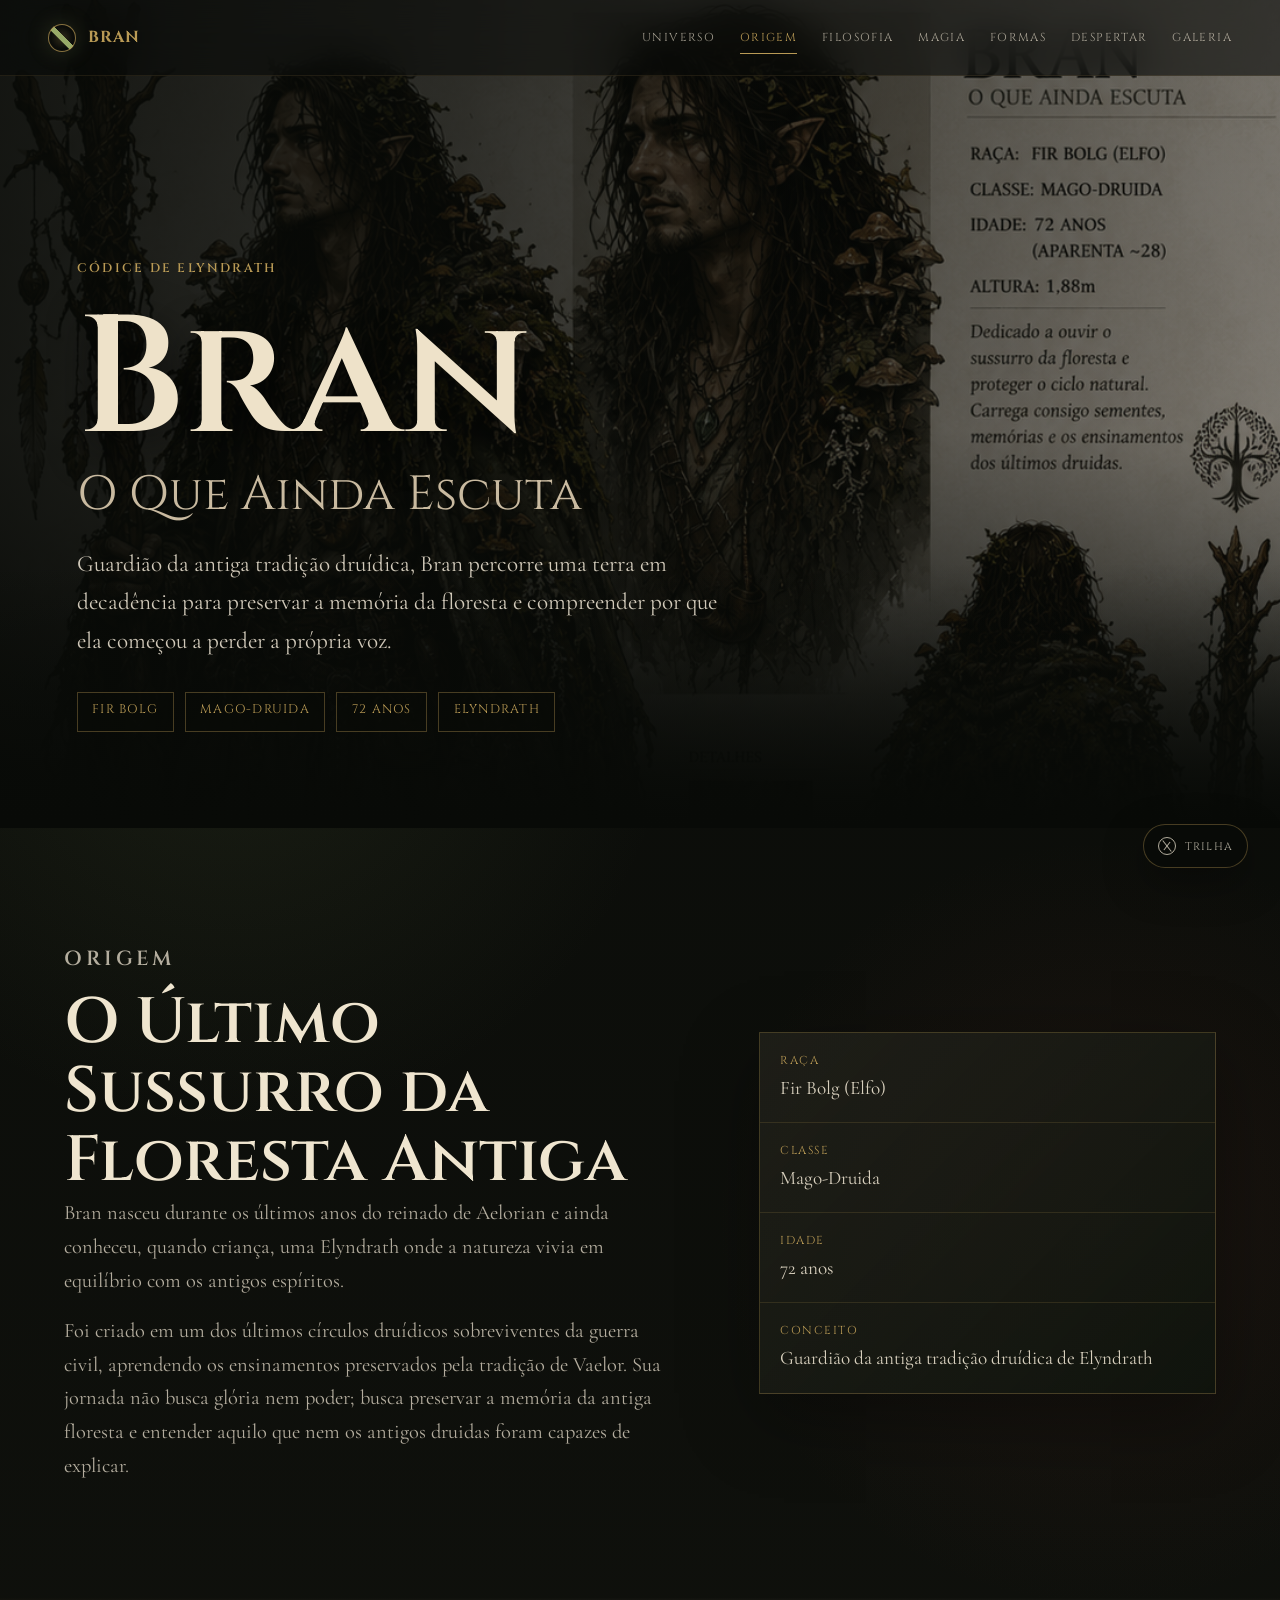
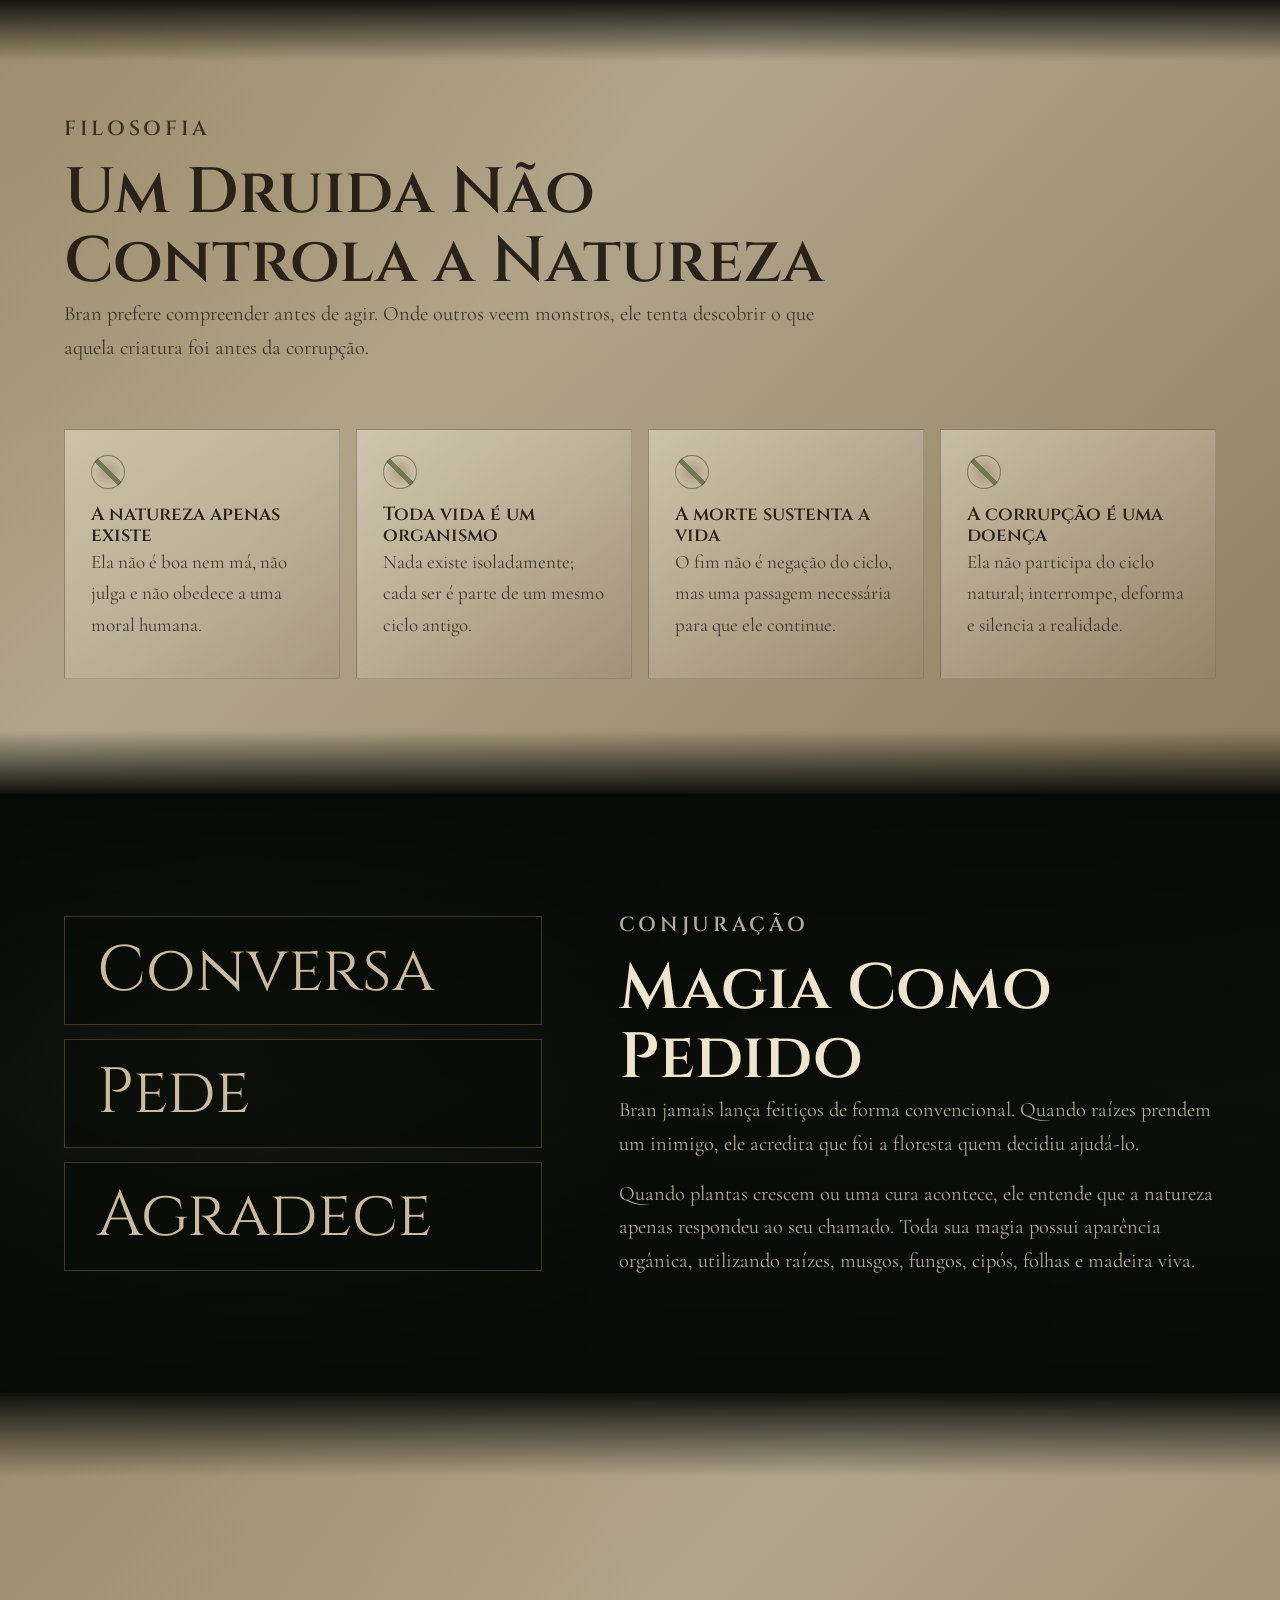
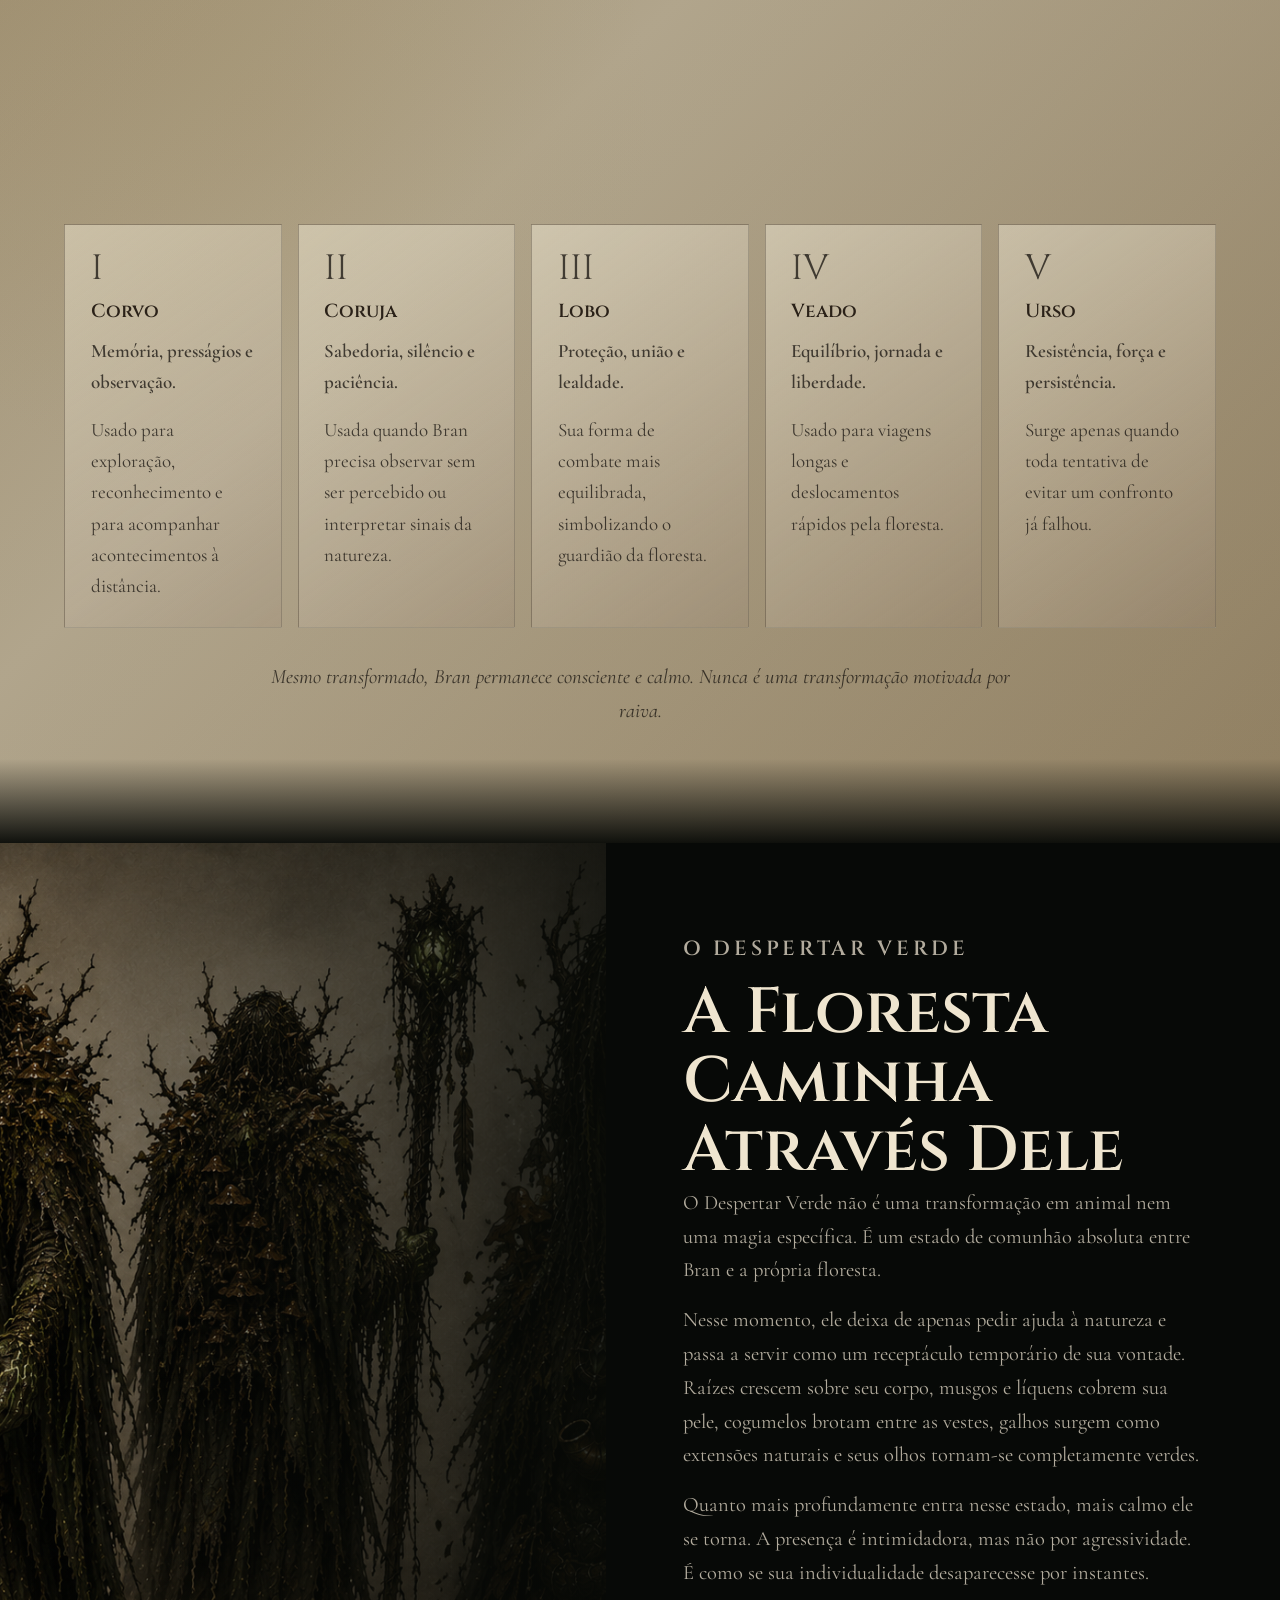
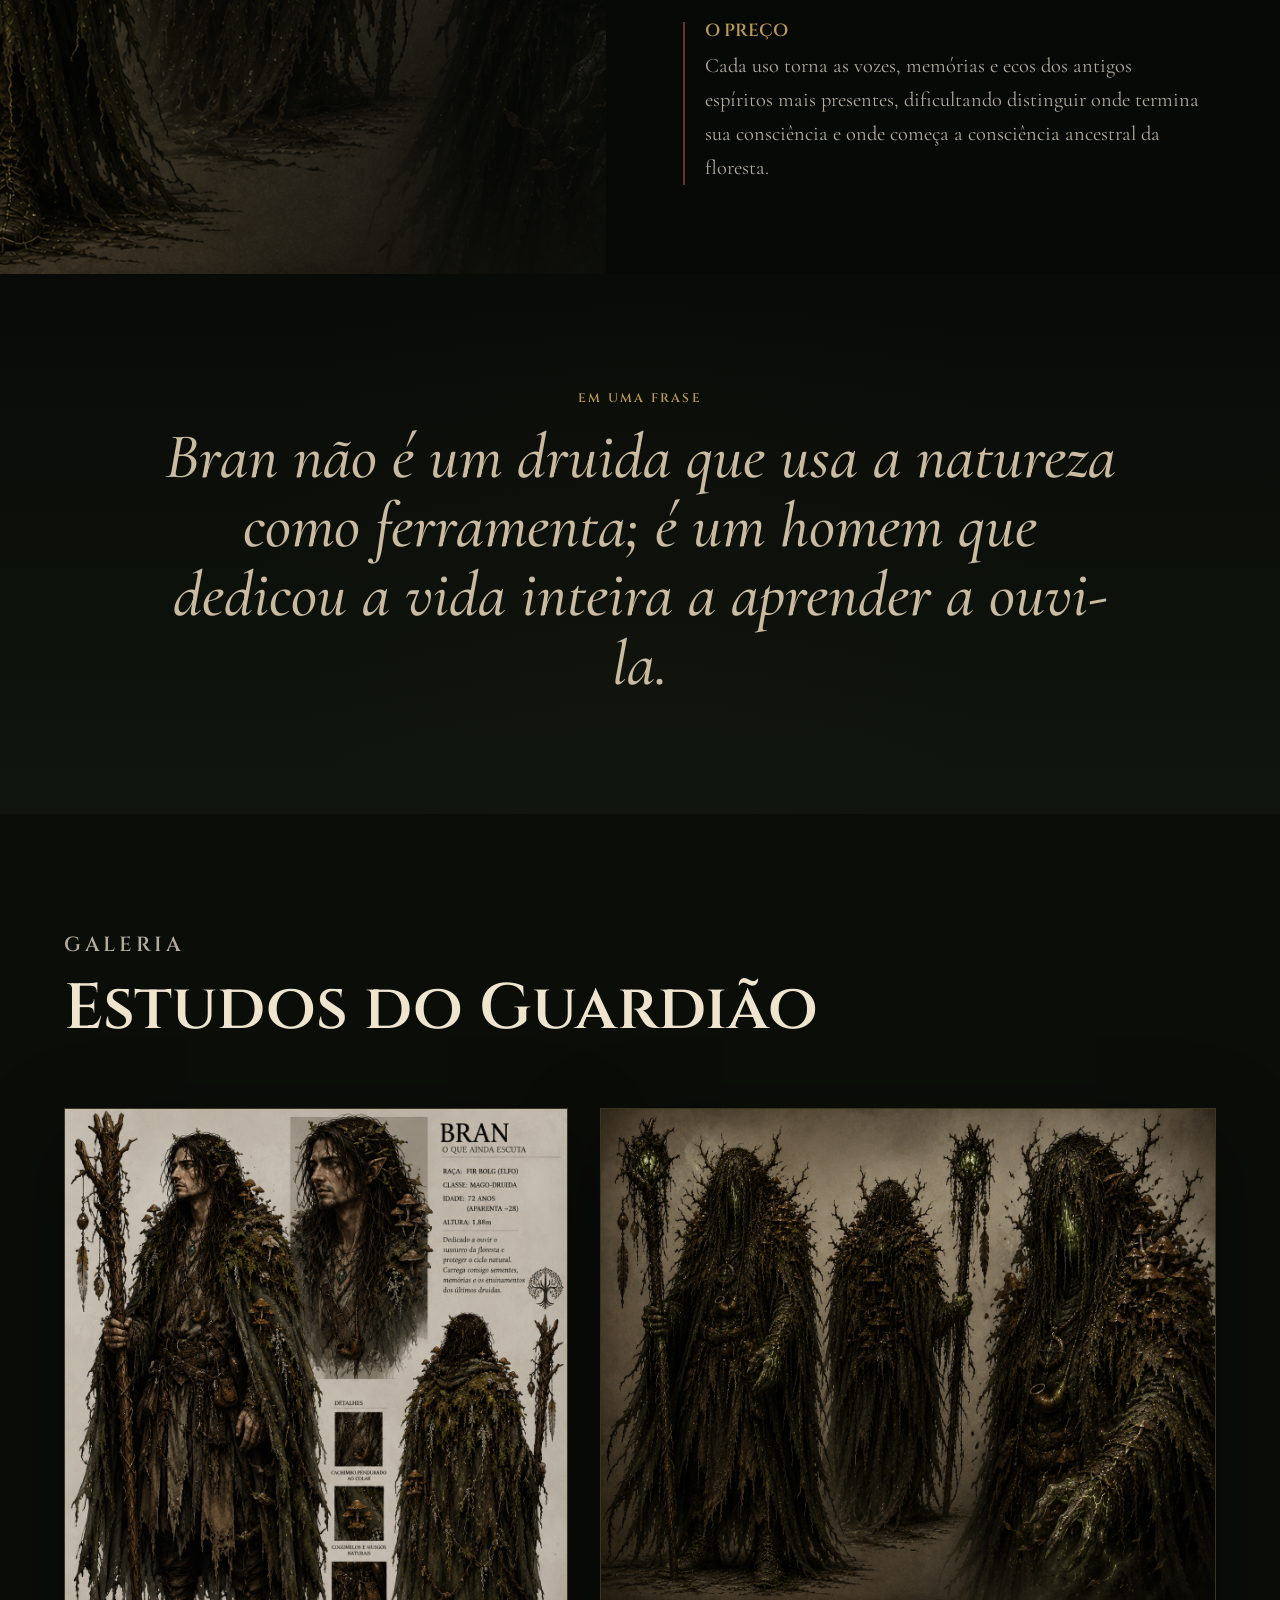
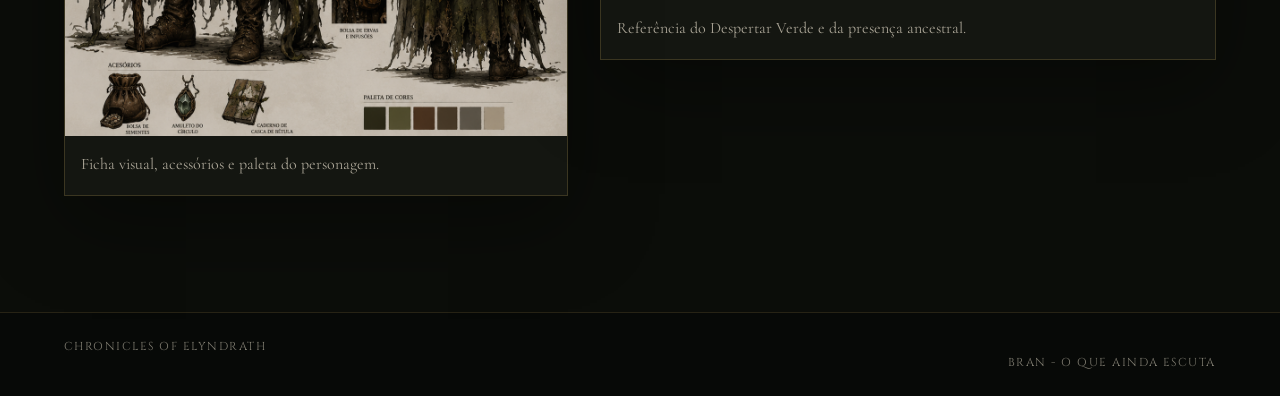
==== bran/index.html @ f128e06e "Add Elyndrath codex site" ====
<!doctype html>
<html lang="pt-BR">
  <head>
    <meta charset="utf-8">
    <meta name="viewport" content="width=device-width, initial-scale=1">
    <meta name="description" content="Códice narrativo de Bran, O Que Ainda Escuta, guardião da antiga tradição druídica de Elyndrath.">
    <meta name="theme-color" content="#0b0d09">
    <meta property="og:title" content="Bran - O Que Ainda Escuta">
    <meta property="og:description" content="Um códice dark fantasy sobre Bran, mago-druida de Elyndrath.">
    <meta property="og:type" content="website">
    <meta property="og:image" content="../Chronicles_of_Elyndrath_Context_Pack/a_detailed_character_concept_sheet_illustration_sc.png">
    <title>Bran - O Que Ainda Escuta</title>
    <link rel="icon" href="data:image/svg+xml,%3Csvg xmlns='http://www.w3.org/2000/svg' viewBox='0 0 64 64'%3E%3Crect width='64' height='64' rx='32' fill='%23080a07'/%3E%3Cpath d='M18 46C19 28 30 16 47 14C45 31 34 43 18 46Z' fill='%23b99a55'/%3E%3Cpath d='M21 44L45 17' stroke='%2310160e' stroke-width='5' stroke-linecap='round'/%3E%3C/svg%3E">
    <script>document.documentElement.classList.add("js");</script>
    <link rel="preconnect" href="https://fonts.googleapis.com">
    <link rel="preconnect" href="https://fonts.gstatic.com" crossorigin>
    <link href="https://fonts.googleapis.com/css2?family=Cinzel:wght@500;600;700&family=Cormorant+Garamond:ital,wght@0,400;0,500;0,600;1,500&display=swap" rel="stylesheet">
    <link rel="stylesheet" href="../styles.css">
  </head>
  <body>
    <div class="ambient" aria-hidden="true">
      <div class="mist mist-one"></div>
      <div class="mist mist-two"></div>
      <div class="leaf-field" data-leaf-field></div>
    </div>

    <header class="site-header" data-header>
      <a class="brand" href="../" aria-label="Voltar ao códice de Elyndrath">
        <span class="brand-mark"></span>
        <span>Bran</span>
      </a>
      <nav class="codex-nav" aria-label="Seções do códice">
        <a href="../">Universo</a>
        <a href="#origem">Origem</a>
        <a href="#filosofia">Filosofia</a>
        <a href="#magia">Magia</a>
        <a href="#formas">Formas</a>
        <a href="#despertar">Despertar</a>
        <a href="#galeria">Galeria</a>
      </nav>
    </header>

    <main>
      <section class="hero" id="inicio" aria-labelledby="hero-title">
        <div class="hero-backdrop" style="--hero-image: url('../Chronicles_of_Elyndrath_Context_Pack/a_detailed_character_concept_sheet_illustration_sc.png')" role="img" aria-label="Arte conceitual de Bran com vestes druídicas, musgos, cogumelos e cajado"></div>
        <div class="hero-shade"></div>
        <div class="hero-content reveal">
          <p class="kicker">Códice de Elyndrath</p>
          <h1 id="hero-title">Bran</h1>
          <p class="epithet">O Que Ainda Escuta</p>
          <p class="hero-text">
            Guardião da antiga tradição druídica, Bran percorre uma terra em decadência para preservar a memória da floresta e compreender por que ela começou a perder a própria voz.
          </p>
          <div class="identity-strip" aria-label="Identidade do personagem">
            <span>Fir Bolg</span>
            <span>Mago-Druida</span>
            <span>72 anos</span>
            <span>Elyndrath</span>
          </div>
        </div>
      </section>

      <section class="chapter chapter-intro" id="origem" aria-labelledby="origem-title">
        <div class="chapter-inner two-column">
          <div class="chapter-copy reveal">
            <p class="kicker">Origem</p>
            <h2 id="origem-title">O Último Sussurro da Floresta Antiga</h2>
            <p>
              Bran nasceu durante os últimos anos do reinado de Aelorian e ainda conheceu, quando criança, uma Elyndrath onde a natureza vivia em equilíbrio com os antigos espíritos.
            </p>
            <p>
              Foi criado em um dos últimos círculos druídicos sobreviventes da guerra civil, aprendendo os ensinamentos preservados pela tradição de Vaelor. Sua jornada não busca glória nem poder; busca preservar a memória da antiga floresta e entender aquilo que nem os antigos druidas foram capazes de explicar.
            </p>
          </div>
          <aside class="profile-panel reveal" aria-label="Dados de Bran">
            <dl>
              <div>
                <dt>Raça</dt>
                <dd>Fir Bolg (Elfo)</dd>
              </div>
              <div>
                <dt>Classe</dt>
                <dd>Mago-Druida</dd>
              </div>
              <div>
                <dt>Idade</dt>
                <dd>72 anos</dd>
              </div>
              <div>
                <dt>Conceito</dt>
                <dd>Guardião da antiga tradição druídica de Elyndrath</dd>
              </div>
            </dl>
          </aside>
        </div>
      </section>

      <section class="chapter parchment" id="filosofia" aria-labelledby="filosofia-title">
        <div class="chapter-inner">
          <div class="section-heading reveal">
            <p class="kicker">Filosofia</p>
            <h2 id="filosofia-title">Um Druida Não Controla a Natureza</h2>
            <p>
              Bran prefere compreender antes de agir. Onde outros veem monstros, ele tenta descobrir o que aquela criatura foi antes da corrupção.
            </p>
          </div>
          <div class="tenets" aria-label="Princípios de Bran">
            <article class="tenet reveal">
              <span class="sigil"></span>
              <h3>A natureza apenas existe</h3>
              <p>Ela não é boa nem má, não julga e não obedece a uma moral humana.</p>
            </article>
            <article class="tenet reveal">
              <span class="sigil"></span>
              <h3>Toda vida é um organismo</h3>
              <p>Nada existe isoladamente; cada ser é parte de um mesmo ciclo antigo.</p>
            </article>
            <article class="tenet reveal">
              <span class="sigil"></span>
              <h3>A morte sustenta a vida</h3>
              <p>O fim não é negação do ciclo, mas uma passagem necessária para que ele continue.</p>
            </article>
            <article class="tenet reveal">
              <span class="sigil"></span>
              <h3>A corrupção é uma doença</h3>
              <p>Ela não participa do ciclo natural; interrompe, deforma e silencia a realidade.</p>
            </article>
          </div>
        </div>
      </section>

      <section class="chapter spellcraft" id="magia" aria-labelledby="magia-title">
        <div class="chapter-inner two-column reversed">
          <div class="spell-words reveal" aria-label="Forma de conjurar magia">
            <span>Conversa</span>
            <span>Pede</span>
            <span>Agradece</span>
          </div>
          <div class="chapter-copy reveal">
            <p class="kicker">Conjuração</p>
            <h2 id="magia-title">Magia Como Pedido</h2>
            <p>
              Bran jamais lança feitiços de forma convencional. Quando raízes prendem um inimigo, ele acredita que foi a floresta quem decidiu ajudá-lo.
            </p>
            <p>
              Quando plantas crescem ou uma cura acontece, ele entende que a natureza apenas respondeu ao seu chamado. Toda sua magia possui aparência orgânica, utilizando raízes, musgos, fungos, cipós, folhas e madeira viva.
            </p>
          </div>
        </div>
      </section>

      <section class="chapter parchment" id="formas" aria-labelledby="formas-title">
        <div class="chapter-inner">
          <div class="section-heading reveal">
            <p class="kicker">Transformações Animais</p>
            <h2 id="formas-title">Espíritos Antigos da Floresta</h2>
            <p>
              As transformações não são apenas formas físicas. Cada uma manifesta um aspecto espiritual da natureza e é usada de acordo com necessidade, intenção e significado.
            </p>
          </div>
          <div class="forms-grid">
            <article class="form-card reveal">
              <p class="form-index">I</p>
              <h3>Corvo</h3>
              <p class="form-symbol">Memória, presságios e observação.</p>
              <p>Usado para exploração, reconhecimento e para acompanhar acontecimentos à distância.</p>
            </article>
            <article class="form-card reveal">
              <p class="form-index">II</p>
              <h3>Coruja</h3>
              <p class="form-symbol">Sabedoria, silêncio e paciência.</p>
              <p>Usada quando Bran precisa observar sem ser percebido ou interpretar sinais da natureza.</p>
            </article>
            <article class="form-card reveal">
              <p class="form-index">III</p>
              <h3>Lobo</h3>
              <p class="form-symbol">Proteção, união e lealdade.</p>
              <p>Sua forma de combate mais equilibrada, simbolizando o guardião da floresta.</p>
            </article>
            <article class="form-card reveal">
              <p class="form-index">IV</p>
              <h3>Veado</h3>
              <p class="form-symbol">Equilíbrio, jornada e liberdade.</p>
              <p>Usado para viagens longas e deslocamentos rápidos pela floresta.</p>
            </article>
            <article class="form-card reveal">
              <p class="form-index">V</p>
              <h3>Urso</h3>
              <p class="form-symbol">Resistência, força e persistência.</p>
              <p>Surge apenas quando toda tentativa de evitar um confronto já falhou.</p>
            </article>
          </div>
          <p class="quiet-note reveal">
            Mesmo transformado, Bran permanece consciente e calmo. Nunca é uma transformação motivada por raiva.
          </p>
        </div>
      </section>

      <section class="awakening" id="despertar" aria-labelledby="despertar-title">
        <div class="awakening-image" role="img" aria-label="Bran no Despertar Verde, coberto por raízes e musgos"></div>
        <div class="awakening-copy reveal">
          <p class="kicker">O Despertar Verde</p>
          <h2 id="despertar-title">A Floresta Caminha Através Dele</h2>
          <p>
            O Despertar Verde não é uma transformação em animal nem uma magia específica. É um estado de comunhão absoluta entre Bran e a própria floresta.
          </p>
          <p>
            Nesse momento, ele deixa de apenas pedir ajuda à natureza e passa a servir como um receptáculo temporário de sua vontade. Raízes crescem sobre seu corpo, musgos e líquens cobrem sua pele, cogumelos brotam entre as vestes, galhos surgem como extensões naturais e seus olhos tornam-se completamente verdes.
          </p>
          <p>
            Quanto mais profundamente entra nesse estado, mais calmo ele se torna. A presença é intimidadora, mas não por agressividade. É como se sua individualidade desaparecesse por instantes.
          </p>
          <div class="cost">
            <h3>O Preço</h3>
            <p>
              Cada uso torna as vozes, memórias e ecos dos antigos espíritos mais presentes, dificultando distinguir onde termina sua consciência e onde começa a consciência ancestral da floresta.
            </p>
          </div>
        </div>
      </section>

      <section class="chapter quote-band" aria-labelledby="quote-title">
        <div class="chapter-inner reveal">
          <p class="kicker">Em Uma Frase</p>
          <h2 id="quote-title">
            Bran não é um druida que usa a natureza como ferramenta; é um homem que dedicou a vida inteira a aprender a ouvi-la.
          </h2>
        </div>
      </section>

      <section class="chapter gallery-section" id="galeria" aria-labelledby="galeria-title">
        <div class="chapter-inner">
          <div class="section-heading reveal">
            <p class="kicker">Galeria</p>
            <h2 id="galeria-title">Estudos do Guardião</h2>
          </div>
          <div class="gallery">
            <figure class="gallery-item reveal">
              <img src="../Chronicles_of_Elyndrath_Context_Pack/a_detailed_character_concept_sheet_illustration_sc.png" alt="Ficha visual de Bran com retratos, acessórios, vestes e paleta de cores">
              <figcaption>Ficha visual, acessórios e paleta do personagem.</figcaption>
            </figure>
            <figure class="gallery-item reveal">
              <img src="../Chronicles_of_Elyndrath_Context_Pack/a_dark_fantasy_concept_art_character_sheet_illus.png" alt="Conceito sombrio do Despertar Verde de Bran coberto por raízes e cogumelos">
              <figcaption>Referência do Despertar Verde e da presença ancestral.</figcaption>
            </figure>
          </div>
        </div>
      </section>
    </main>

    <footer class="site-footer">
      <p>Chronicles of Elyndrath</p>
      <p>Bran - O Que Ainda Escuta</p>
    </footer>

    <button class="audio-toggle" type="button" data-audio-toggle aria-pressed="false">
      <span class="audio-rune" aria-hidden="true"></span>
      <span data-audio-label>Trilha</span>
    </button>
    <audio data-background-audio src="../assets/elyndrath-theme.mp3" preload="metadata" loop></audio>
    <script src="../script.js"></script>
  </body>
</html>
---- styles.css ----
:root {
  --charcoal: #080a07;
  --deep-forest: #10160e;
  --moss: #647447;
  --moss-bright: #98aa68;
  --umber: #3a2718;
  --bark: #5b3b24;
  --old-gold: #b99a55;
  --gold-dim: #836d3d;
  --parchment: #c9baa0;
  --parchment-deep: #a99571;
  --ash: #d8d0be;
  --bloodroot: #6d3027;
  --ink: #16130f;
  --shadow: rgba(0, 0, 0, 0.62);
  --page-width: 1180px;
  --header-height: 76px;
  color-scheme: dark;
}

* {
  box-sizing: border-box;
}

html {
  scroll-behavior: smooth;
  scroll-padding-top: 112px;
  background: var(--charcoal);
}

body {
  margin: 0;
  min-width: 320px;
  color: var(--ash);
  background:
    radial-gradient(circle at 18% 10%, rgba(100, 116, 71, 0.16), transparent 28rem),
    radial-gradient(circle at 86% 18%, rgba(109, 48, 39, 0.15), transparent 24rem),
    linear-gradient(180deg, #090b08 0%, #13140f 42%, #0b0d09 100%);
  font-family: "Cormorant Garamond", Georgia, serif;
  font-size: 19px;
  line-height: 1.65;
  letter-spacing: 0;
  overflow-x: hidden;
}

body::before {
  position: fixed;
  inset: 0;
  z-index: -3;
  pointer-events: none;
  content: "";
  opacity: 0.28;
  background-image:
    linear-gradient(rgba(255, 255, 255, 0.035) 1px, transparent 1px),
    linear-gradient(90deg, rgba(255, 255, 255, 0.02) 1px, transparent 1px);
  background-size: 56px 56px;
  mask-image: linear-gradient(to bottom, rgba(0, 0, 0, 0.8), transparent 82%);
}

img {
  display: block;
  max-width: 100%;
}

a {
  color: inherit;
  text-decoration: none;
}

p,
h1,
h2,
h3 {
  margin: 0;
}

p + p {
  margin-top: 1rem;
}

.ambient {
  position: fixed;
  inset: 0;
  z-index: -2;
  pointer-events: none;
  overflow: hidden;
}

.mist {
  position: absolute;
  left: -15%;
  width: 130%;
  height: 26vh;
  opacity: 0.14;
  filter: blur(24px);
  background:
    linear-gradient(90deg, transparent, rgba(201, 186, 160, 0.18), transparent),
    repeating-linear-gradient(100deg, transparent 0 52px, rgba(152, 170, 104, 0.12) 52px 92px);
  animation: drift 26s linear infinite;
}

.mist-one {
  top: 18vh;
}

.mist-two {
  top: 58vh;
  animation-duration: 34s;
  animation-direction: reverse;
}

.leaf-field {
  position: absolute;
  inset: 0;
}

.leaf {
  position: absolute;
  top: -40px;
  width: 7px;
  height: 14px;
  border-radius: 80% 0 80% 0;
  opacity: 0.38;
  background: var(--parchment-deep);
  transform: rotate(24deg);
  animation: fall var(--fall-duration, 18s) linear var(--fall-delay, 0s) infinite;
}

.site-header {
  position: fixed;
  top: 0;
  right: 0;
  left: 0;
  z-index: 10;
  display: flex;
  align-items: center;
  justify-content: space-between;
  min-height: var(--header-height);
  padding: 0.85rem clamp(1rem, 4vw, 3rem);
  border-bottom: 1px solid rgba(185, 154, 85, 0.12);
  background: rgba(8, 10, 7, 0.58);
  backdrop-filter: blur(18px);
  transition: background 260ms ease, border-color 260ms ease;
}

.site-header.is-scrolled {
  border-color: rgba(185, 154, 85, 0.28);
  background: rgba(8, 10, 7, 0.86);
}

.brand,
.codex-nav {
  display: flex;
  align-items: center;
}

.brand {
  gap: 0.72rem;
  font-family: Cinzel, Georgia, serif;
  font-size: 1rem;
  font-weight: 700;
  color: var(--old-gold);
  letter-spacing: 0.08em;
  text-transform: uppercase;
}

.brand-mark {
  width: 28px;
  height: 28px;
  border: 1px solid rgba(185, 154, 85, 0.72);
  border-radius: 50%;
  background:
    linear-gradient(45deg, transparent 42%, var(--moss-bright) 43% 56%, transparent 57%),
    radial-gradient(circle, rgba(185, 154, 85, 0.22), transparent 62%);
  box-shadow: 0 0 22px rgba(152, 170, 104, 0.22);
}

.codex-nav {
  gap: clamp(0.7rem, 2vw, 1.55rem);
  font-family: Cinzel, Georgia, serif;
  font-size: 0.72rem;
  color: rgba(216, 208, 190, 0.74);
  letter-spacing: 0.12em;
  text-transform: uppercase;
}

.codex-nav a {
  position: relative;
  padding: 0.45rem 0;
}

.codex-nav a::after {
  position: absolute;
  right: 0;
  bottom: 0;
  left: 0;
  height: 1px;
  content: "";
  background: var(--old-gold);
  transform: scaleX(0);
  transform-origin: center;
  transition: transform 220ms ease;
}

.codex-nav a:hover,
.codex-nav a.is-active {
  color: var(--old-gold);
}

.codex-nav a:hover::after,
.codex-nav a.is-active::after {
  transform: scaleX(1);
}

.hero {
  position: relative;
  display: grid;
  align-items: end;
  min-height: 92svh;
  padding: calc(var(--header-height) + 5rem) clamp(1.1rem, 6vw, 6rem) 6rem;
  overflow: hidden;
  isolation: isolate;
}

main section {
  scroll-margin-top: 112px;
}

.hero-backdrop {
  position: absolute;
  inset: 0;
  z-index: -3;
  background-image: var(--hero-image, url("Chronicles_of_Elyndrath_Context_Pack/a_detailed_character_concept_sheet_illustration_sc.png"));
  background-position: center top;
  background-size: cover;
  transform: scale(1.02);
}

.hero-backdrop::after {
  position: absolute;
  inset: 0;
  content: "";
  background:
    linear-gradient(90deg, rgba(8, 10, 7, 0.92) 0%, rgba(8, 10, 7, 0.74) 36%, rgba(8, 10, 7, 0.26) 100%),
    linear-gradient(180deg, rgba(8, 10, 7, 0.24) 0%, rgba(8, 10, 7, 0.18) 52%, rgba(8, 10, 7, 0.98) 100%);
}

.hero-shade {
  position: absolute;
  inset: auto 0 0;
  z-index: -1;
  height: 32%;
  background: linear-gradient(180deg, transparent, var(--charcoal));
}

.hero-content {
  max-width: 710px;
}

.kicker {
  margin-bottom: 0.75rem;
  color: var(--old-gold);
  font-family: Cinzel, Georgia, serif;
  font-size: 0.78rem;
  font-weight: 600;
  letter-spacing: 0.18em;
  text-transform: uppercase;
}

h1,
h2,
h3 {
  font-family: Cinzel, Georgia, serif;
  font-weight: 600;
  line-height: 1.08;
  letter-spacing: 0;
}

h1 {
  color: #eee2c9;
  font-size: clamp(4.5rem, 13vw, 11rem);
  text-shadow: 0 12px 44px rgba(0, 0, 0, 0.72);
}

.epithet {
  margin-top: -0.35rem;
  color: var(--parchment);
  font-family: Cinzel, Georgia, serif;
  font-size: clamp(1.35rem, 3.8vw, 3rem);
  line-height: 1.2;
}

.hero-text {
  max-width: 660px;
  margin-top: 1.35rem;
  color: rgba(241, 232, 214, 0.86);
  font-size: clamp(1.2rem, 2vw, 1.45rem);
}

.identity-strip {
  display: flex;
  flex-wrap: wrap;
  gap: 0.7rem;
  margin-top: 2rem;
}

.identity-strip span {
  min-height: 40px;
  padding: 0.45rem 0.9rem;
  border: 1px solid rgba(185, 154, 85, 0.36);
  background: rgba(8, 10, 7, 0.52);
  color: var(--old-gold);
  font-family: Cinzel, Georgia, serif;
  font-size: 0.78rem;
  letter-spacing: 0.1em;
  text-transform: uppercase;
}

.chapter {
  position: relative;
  padding: clamp(4.5rem, 9vw, 8rem) clamp(1.1rem, 5vw, 4rem);
}

.chapter-inner {
  width: min(100%, var(--page-width));
  margin: 0 auto;
}

.two-column {
  display: grid;
  grid-template-columns: minmax(0, 1.15fr) minmax(290px, 0.85fr);
  gap: clamp(2rem, 6vw, 5rem);
  align-items: center;
}

.two-column.reversed {
  grid-template-columns: minmax(290px, 0.8fr) minmax(0, 1fr);
}

.chapter h2,
.awakening h2,
.quote-band h2 {
  color: #efe5cf;
  font-size: clamp(2rem, 5vw, 4.25rem);
}

.chapter-copy p,
.section-heading p,
.awakening-copy p,
.quiet-note {
  color: rgba(216, 208, 190, 0.82);
  font-size: clamp(1.08rem, 1.7vw, 1.28rem);
}

.profile-panel {
  border: 1px solid rgba(185, 154, 85, 0.28);
  background:
    linear-gradient(135deg, rgba(201, 186, 160, 0.1), rgba(16, 22, 14, 0.74)),
    rgba(8, 10, 7, 0.56);
  box-shadow: 0 24px 70px rgba(0, 0, 0, 0.34);
}

.profile-panel dl {
  display: grid;
  gap: 0;
  margin: 0;
}

.profile-panel div {
  display: grid;
  gap: 0.2rem;
  padding: 1.1rem 1.25rem;
  border-bottom: 1px solid rgba(185, 154, 85, 0.16);
}

.profile-panel div:last-child {
  border-bottom: 0;
}

.profile-panel dt {
  color: var(--old-gold);
  font-family: Cinzel, Georgia, serif;
  font-size: 0.72rem;
  letter-spacing: 0.13em;
  text-transform: uppercase;
}

.profile-panel dd {
  margin: 0;
  color: var(--ash);
  font-size: 1.2rem;
}

.parchment {
  color: var(--ink);
  background:
    linear-gradient(180deg, rgba(8, 10, 7, 0.96), rgba(8, 10, 7, 0.18) 8%, rgba(8, 10, 7, 0.18) 92%, rgba(8, 10, 7, 0.96)),
    radial-gradient(circle at 20% 30%, rgba(185, 154, 85, 0.12), transparent 25rem),
    linear-gradient(135deg, #bda984, #d6c7a9 38%, #ad9874);
}

.parchment .kicker,
.parchment h2,
.parchment h3 {
  color: #2a2118;
}

.parchment .section-heading p,
.parchment .tenet p,
.parchment .form-card p,
.parchment .quiet-note {
  color: rgba(22, 19, 15, 0.76);
}

.section-heading {
  max-width: 800px;
  margin-bottom: clamp(2rem, 5vw, 4rem);
}

.tenets,
.forms-grid {
  display: grid;
  grid-template-columns: repeat(4, minmax(0, 1fr));
  gap: 1rem;
}

.tenet,
.form-card {
  min-height: 250px;
  padding: clamp(1.1rem, 2.3vw, 1.6rem);
  border: 1px solid rgba(42, 33, 24, 0.26);
  background:
    linear-gradient(145deg, rgba(255, 249, 227, 0.35), rgba(93, 59, 36, 0.12)),
    rgba(255, 255, 255, 0.08);
}

.tenet h3,
.form-card h3 {
  margin-top: 1rem;
  font-size: 1.18rem;
}

.sigil {
  display: block;
  width: 34px;
  height: 34px;
  border: 1px solid rgba(42, 33, 24, 0.45);
  border-radius: 50%;
  background:
    linear-gradient(45deg, transparent 44%, rgba(100, 116, 71, 0.88) 45% 55%, transparent 56%),
    radial-gradient(circle, rgba(109, 48, 39, 0.22), transparent 62%);
}

.spellcraft {
  overflow: hidden;
  background:
    linear-gradient(90deg, rgba(8, 10, 7, 0.94), rgba(16, 22, 14, 0.8)),
    var(--spell-image, url("Chronicles_of_Elyndrath_Context_Pack/a_dark_fantasy_concept_art_character_sheet_illus.png")) center / cover fixed;
}

.spellcraft::before {
  position: absolute;
  inset: 0;
  content: "";
  background:
    linear-gradient(180deg, rgba(8, 10, 7, 0.96), rgba(8, 10, 7, 0.58), rgba(8, 10, 7, 0.96)),
    radial-gradient(circle at 18% 45%, rgba(152, 170, 104, 0.2), transparent 26rem);
}

.spellcraft .chapter-inner {
  position: relative;
  z-index: 1;
}

.spell-words {
  display: grid;
  gap: 0.85rem;
}

.spell-words span {
  display: block;
  padding: 1.15rem clamp(1rem, 3vw, 2rem);
  border: 1px solid rgba(185, 154, 85, 0.32);
  background: rgba(8, 10, 7, 0.56);
  color: var(--parchment);
  font-family: Cinzel, Georgia, serif;
  font-size: clamp(1.8rem, 5vw, 4.2rem);
  line-height: 1.1;
}

.forms-grid {
  grid-template-columns: repeat(5, minmax(0, 1fr));
}

.realm-grid,
.party-grid {
  display: grid;
  gap: 1rem;
}

.realm-grid {
  grid-template-columns: repeat(3, minmax(0, 1fr));
}

.party-grid {
  grid-template-columns: repeat(3, minmax(0, 1fr));
}

.character-card {
  display: grid;
  min-height: 100%;
  border: 1px solid rgba(185, 154, 85, 0.24);
  background: rgba(201, 186, 160, 0.05);
  box-shadow: 0 26px 80px rgba(0, 0, 0, 0.34);
  transition: border-color 220ms ease, transform 220ms ease, background 220ms ease;
}

.character-card:hover {
  border-color: rgba(185, 154, 85, 0.58);
  background: rgba(201, 186, 160, 0.08);
  transform: translateY(-4px);
}

.character-card img {
  width: 100%;
  aspect-ratio: 4 / 3;
  object-fit: cover;
  object-position: center;
}

.character-card .kicker,
.character-card h3,
.character-card p {
  margin-right: 1.1rem;
  margin-left: 1.1rem;
}

.character-card .kicker {
  margin-top: 1rem;
  margin-bottom: 0.35rem;
}

.character-card h3 {
  color: var(--parchment);
  font-size: clamp(1.35rem, 2.8vw, 2.1rem);
}

.character-card p {
  margin-top: 0.65rem;
  margin-bottom: 1.25rem;
  color: rgba(216, 208, 190, 0.76);
  font-size: 1.05rem;
}

.form-card {
  min-height: 300px;
}

.form-index {
  color: rgba(42, 33, 24, 0.48);
  font-family: Cinzel, Georgia, serif;
  font-size: 2.2rem;
  line-height: 1;
}

.form-symbol {
  margin-top: 0.8rem;
  color: #4b331f;
  font-weight: 600;
}

.quiet-note {
  width: min(100%, 760px);
  margin: 2rem auto 0;
  text-align: center;
  font-style: italic;
}

.awakening {
  position: relative;
  display: grid;
  grid-template-columns: minmax(0, 0.9fr) minmax(0, 1fr);
  min-height: 780px;
  background: #070907;
}

.awakening-image {
  min-height: 560px;
  background:
    linear-gradient(90deg, rgba(8, 10, 7, 0.12), rgba(8, 10, 7, 0.86)),
    url("Chronicles_of_Elyndrath_Context_Pack/a_dark_fantasy_concept_art_character_sheet_illus.png") center / cover;
}

.awakening-copy {
  align-self: center;
  max-width: 720px;
  padding: clamp(3rem, 7vw, 7rem) clamp(1.3rem, 6vw, 5rem);
}

.cost {
  margin-top: 2rem;
  padding-left: 1.25rem;
  border-left: 2px solid var(--bloodroot);
}

.cost h3 {
  margin-bottom: 0.55rem;
  color: var(--old-gold);
  font-size: 1.1rem;
  text-transform: uppercase;
}

.quote-band {
  background:
    linear-gradient(180deg, rgba(8, 10, 7, 0.92), rgba(16, 22, 14, 0.9)),
    radial-gradient(circle at 50% 50%, rgba(185, 154, 85, 0.13), transparent 24rem);
  text-align: center;
}

.quote-band h2 {
  width: min(100%, 980px);
  margin: 0 auto;
  color: var(--parchment);
  font-family: "Cormorant Garamond", Georgia, serif;
  font-style: italic;
  font-weight: 500;
}

.gallery-section {
  background: #0b0d09;
}

.gallery {
  display: grid;
  grid-template-columns: minmax(0, 0.9fr) minmax(0, 1.1fr);
  gap: clamp(1rem, 3vw, 2rem);
  align-items: start;
}

.gallery:has(.gallery-item:only-child) {
  grid-template-columns: minmax(0, 760px);
}

.gallery-item {
  margin: 0;
  border: 1px solid rgba(185, 154, 85, 0.24);
  background: rgba(201, 186, 160, 0.05);
  box-shadow: 0 26px 80px rgba(0, 0, 0, 0.34);
}

.gallery-item img {
  width: 100%;
  aspect-ratio: 4 / 5;
  object-fit: cover;
}

.gallery-item:nth-child(2) img {
  aspect-ratio: 5 / 4;
}

.gallery-item figcaption {
  padding: 0.95rem 1rem 1.1rem;
  color: rgba(216, 208, 190, 0.76);
  font-size: 1rem;
}

.site-footer {
  display: flex;
  flex-wrap: wrap;
  gap: 0.5rem 1rem;
  justify-content: space-between;
  padding: 1.5rem clamp(1.1rem, 5vw, 4rem);
  border-top: 1px solid rgba(185, 154, 85, 0.18);
  color: rgba(216, 208, 190, 0.58);
  background: #070907;
  font-family: Cinzel, Georgia, serif;
  font-size: 0.72rem;
  letter-spacing: 0.13em;
  text-transform: uppercase;
}

.audio-toggle {
  position: fixed;
  right: clamp(1rem, 3vw, 2rem);
  bottom: clamp(1rem, 3vw, 2rem);
  z-index: 20;
  display: inline-flex;
  align-items: center;
  gap: 0.55rem;
  min-height: 44px;
  padding: 0.55rem 0.85rem;
  border: 1px solid rgba(185, 154, 85, 0.36);
  border-radius: 999px;
  color: rgba(216, 208, 190, 0.82);
  background: rgba(8, 10, 7, 0.72);
  box-shadow: 0 14px 42px rgba(0, 0, 0, 0.34);
  backdrop-filter: blur(16px);
  cursor: pointer;
  font-family: Cinzel, Georgia, serif;
  font-size: 0.68rem;
  letter-spacing: 0.12em;
  text-transform: uppercase;
  transition: border-color 220ms ease, color 220ms ease, background 220ms ease, transform 220ms ease;
}

.audio-toggle:hover,
.audio-toggle:focus-visible,
.audio-toggle.is-playing {
  border-color: rgba(185, 154, 85, 0.72);
  color: var(--old-gold);
  background: rgba(8, 10, 7, 0.88);
}

.audio-toggle:focus-visible {
  outline: 2px solid rgba(185, 154, 85, 0.7);
  outline-offset: 3px;
}

.audio-toggle:hover {
  transform: translateY(-2px);
}

.audio-rune {
  position: relative;
  width: 18px;
  height: 18px;
  border: 1px solid currentColor;
  border-radius: 50%;
}

.audio-rune::before,
.audio-rune::after {
  position: absolute;
  top: 50%;
  left: 50%;
  width: 1px;
  height: 14px;
  content: "";
  background: currentColor;
  transform: translate(-50%, -50%) rotate(-38deg);
}

.audio-rune::after {
  height: 10px;
  transform: translate(-50%, -50%) rotate(38deg);
}

.js .reveal {
  opacity: 0;
  transform: translateY(22px);
  transition: opacity 700ms ease, transform 700ms ease;
}

.js .reveal.is-visible {
  opacity: 1;
  transform: translateY(0);
}

@keyframes drift {
  from {
    transform: translateX(-8%);
  }

  to {
    transform: translateX(8%);
  }
}

@keyframes fall {
  from {
    transform: translate3d(0, -40px, 0) rotate(0deg);
  }

  to {
    transform: translate3d(var(--fall-drift, 70px), 110vh, 0) rotate(340deg);
  }
}

@media (max-width: 980px) {
  :root {
    --header-height: 68px;
  }

  body {
    font-size: 18px;
  }

  html {
    scroll-padding-top: 128px;
  }

  main section {
    scroll-margin-top: 128px;
  }

  .site-header {
    align-items: flex-start;
    flex-direction: column;
    gap: 0.55rem;
  }

  .codex-nav {
    width: 100%;
    gap: 0.95rem;
    overflow-x: auto;
    padding-bottom: 0.2rem;
    scrollbar-width: none;
  }

  .codex-nav::-webkit-scrollbar {
    display: none;
  }

  .hero {
    min-height: 90svh;
    padding-top: 9rem;
  }

  .hero-backdrop {
    background-position: 45% top;
  }

  .two-column,
  .two-column.reversed,
  .awakening,
  .gallery {
    grid-template-columns: 1fr;
  }

  .tenets,
  .forms-grid,
  .realm-grid,
  .party-grid {
    grid-template-columns: repeat(2, minmax(0, 1fr));
  }

  .awakening-image {
    min-height: 460px;
  }

  .awakening-copy {
    max-width: none;
  }
}

@media (max-width: 640px) {
  body {
    font-size: 17px;
  }

  .brand {
    font-size: 0.9rem;
  }

  .codex-nav {
    font-size: 0.68rem;
  }

  .hero {
    min-height: 88svh;
    padding-bottom: 4rem;
  }

  .hero-backdrop {
    background-position: 42% top;
  }

  .hero-backdrop::after {
    background:
      linear-gradient(90deg, rgba(8, 10, 7, 0.88), rgba(8, 10, 7, 0.58)),
      linear-gradient(180deg, rgba(8, 10, 7, 0.18), rgba(8, 10, 7, 0.96));
  }

  .identity-strip span {
    width: calc(50% - 0.35rem);
    text-align: center;
  }

  .chapter {
    padding-block: 4.25rem;
  }

  .tenets,
  .forms-grid,
  .realm-grid,
  .party-grid {
    grid-template-columns: 1fr;
  }

  .tenet,
  .form-card {
    min-height: auto;
  }

  .spellcraft {
    background-attachment: scroll;
  }

  .awakening-image {
    min-height: 390px;
  }

  .site-footer {
    display: block;
  }

  .audio-toggle {
    right: 0.85rem;
    bottom: 0.85rem;
    min-height: 40px;
    padding: 0.5rem 0.72rem;
    font-size: 0.62rem;
  }
}

@media (prefers-reduced-motion: reduce) {
  html {
    scroll-behavior: auto;
  }

  *,
  *::before,
  *::after {
    animation-duration: 0.001ms !important;
    animation-iteration-count: 1 !important;
    transition-duration: 0.001ms !important;
  }
}
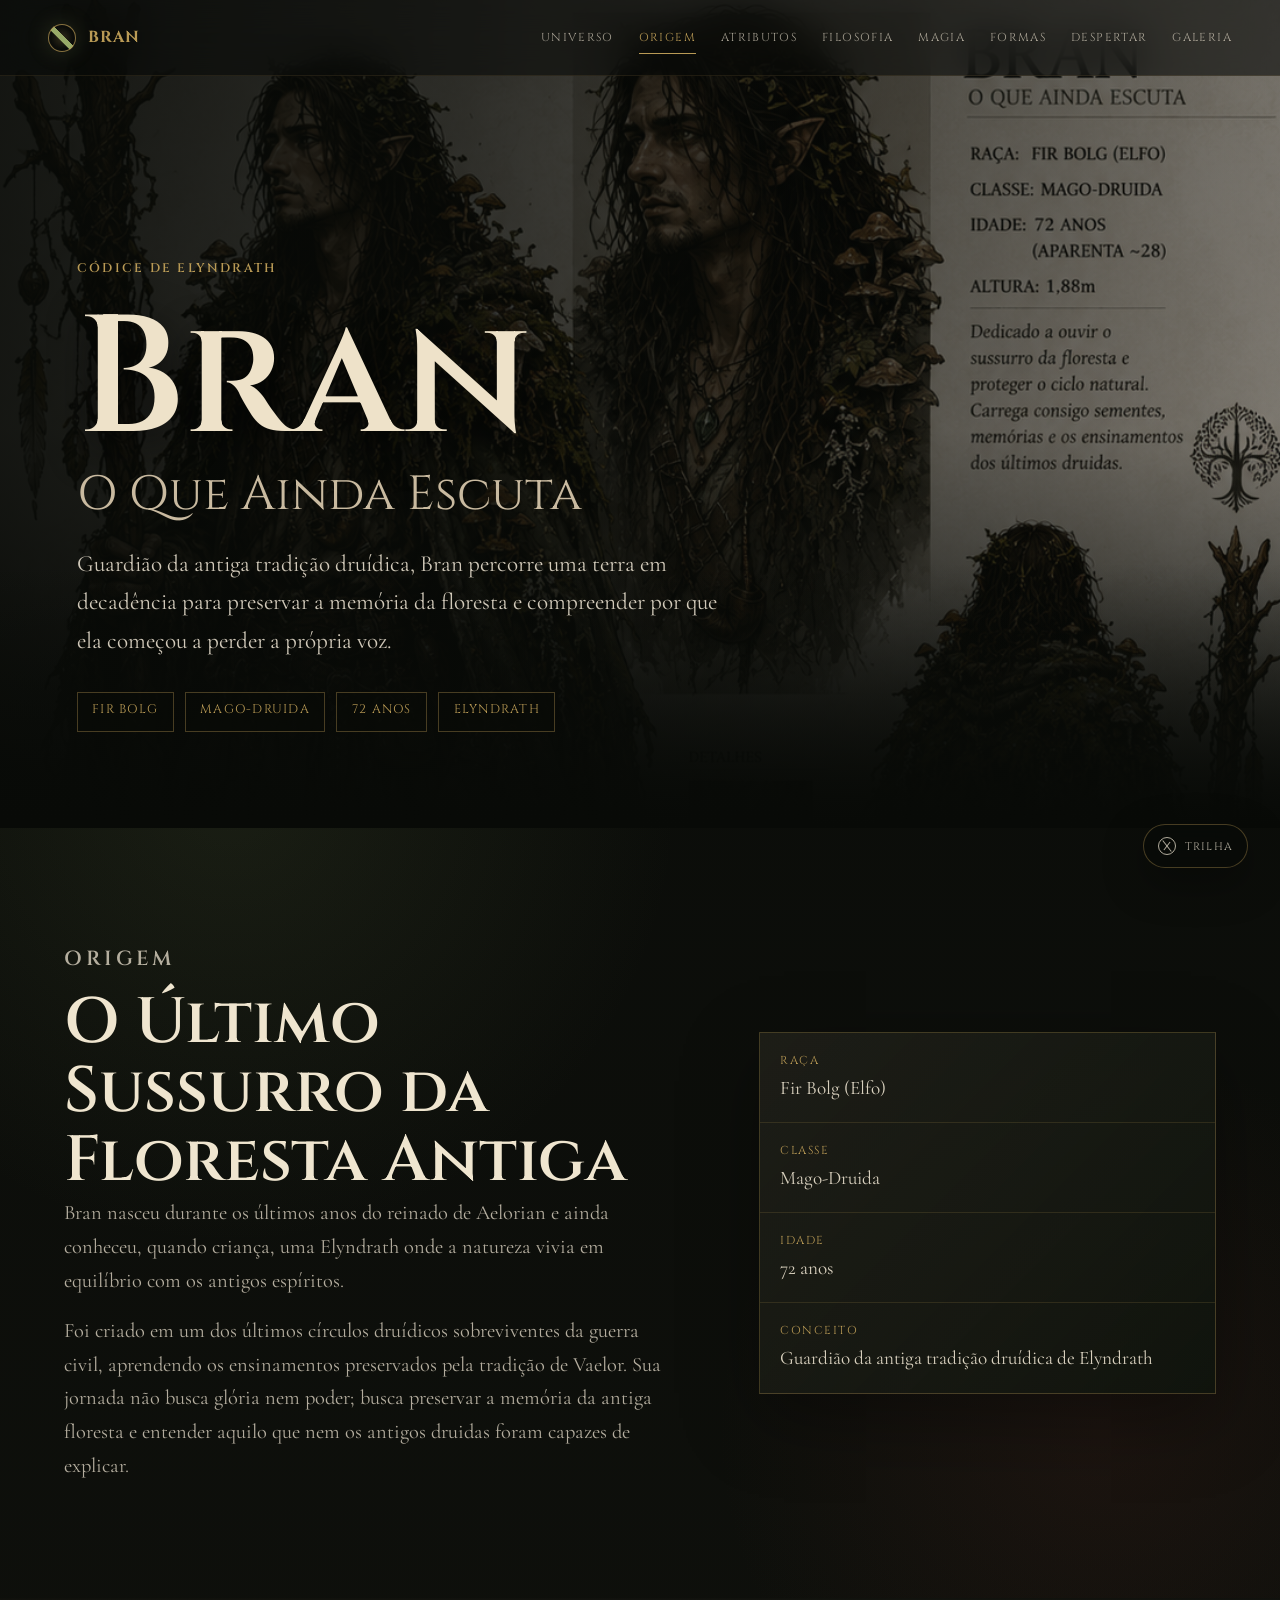
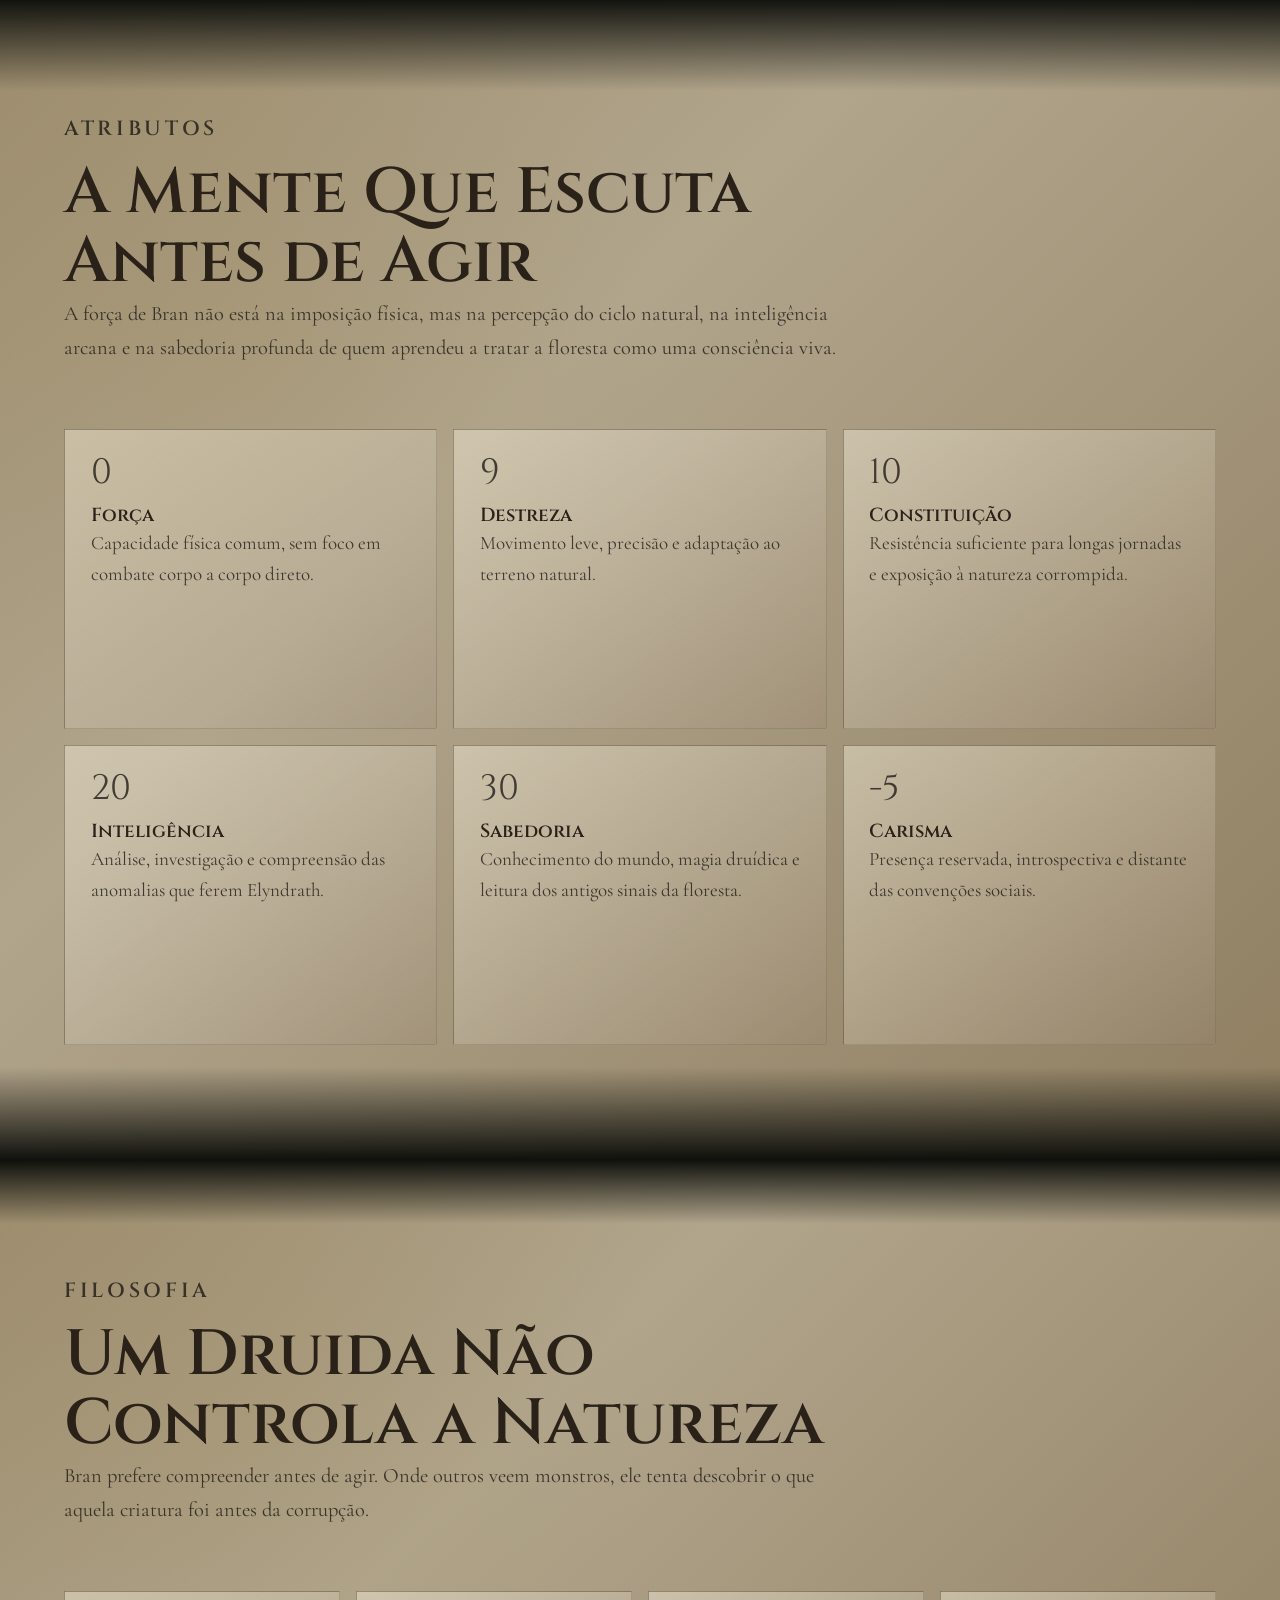
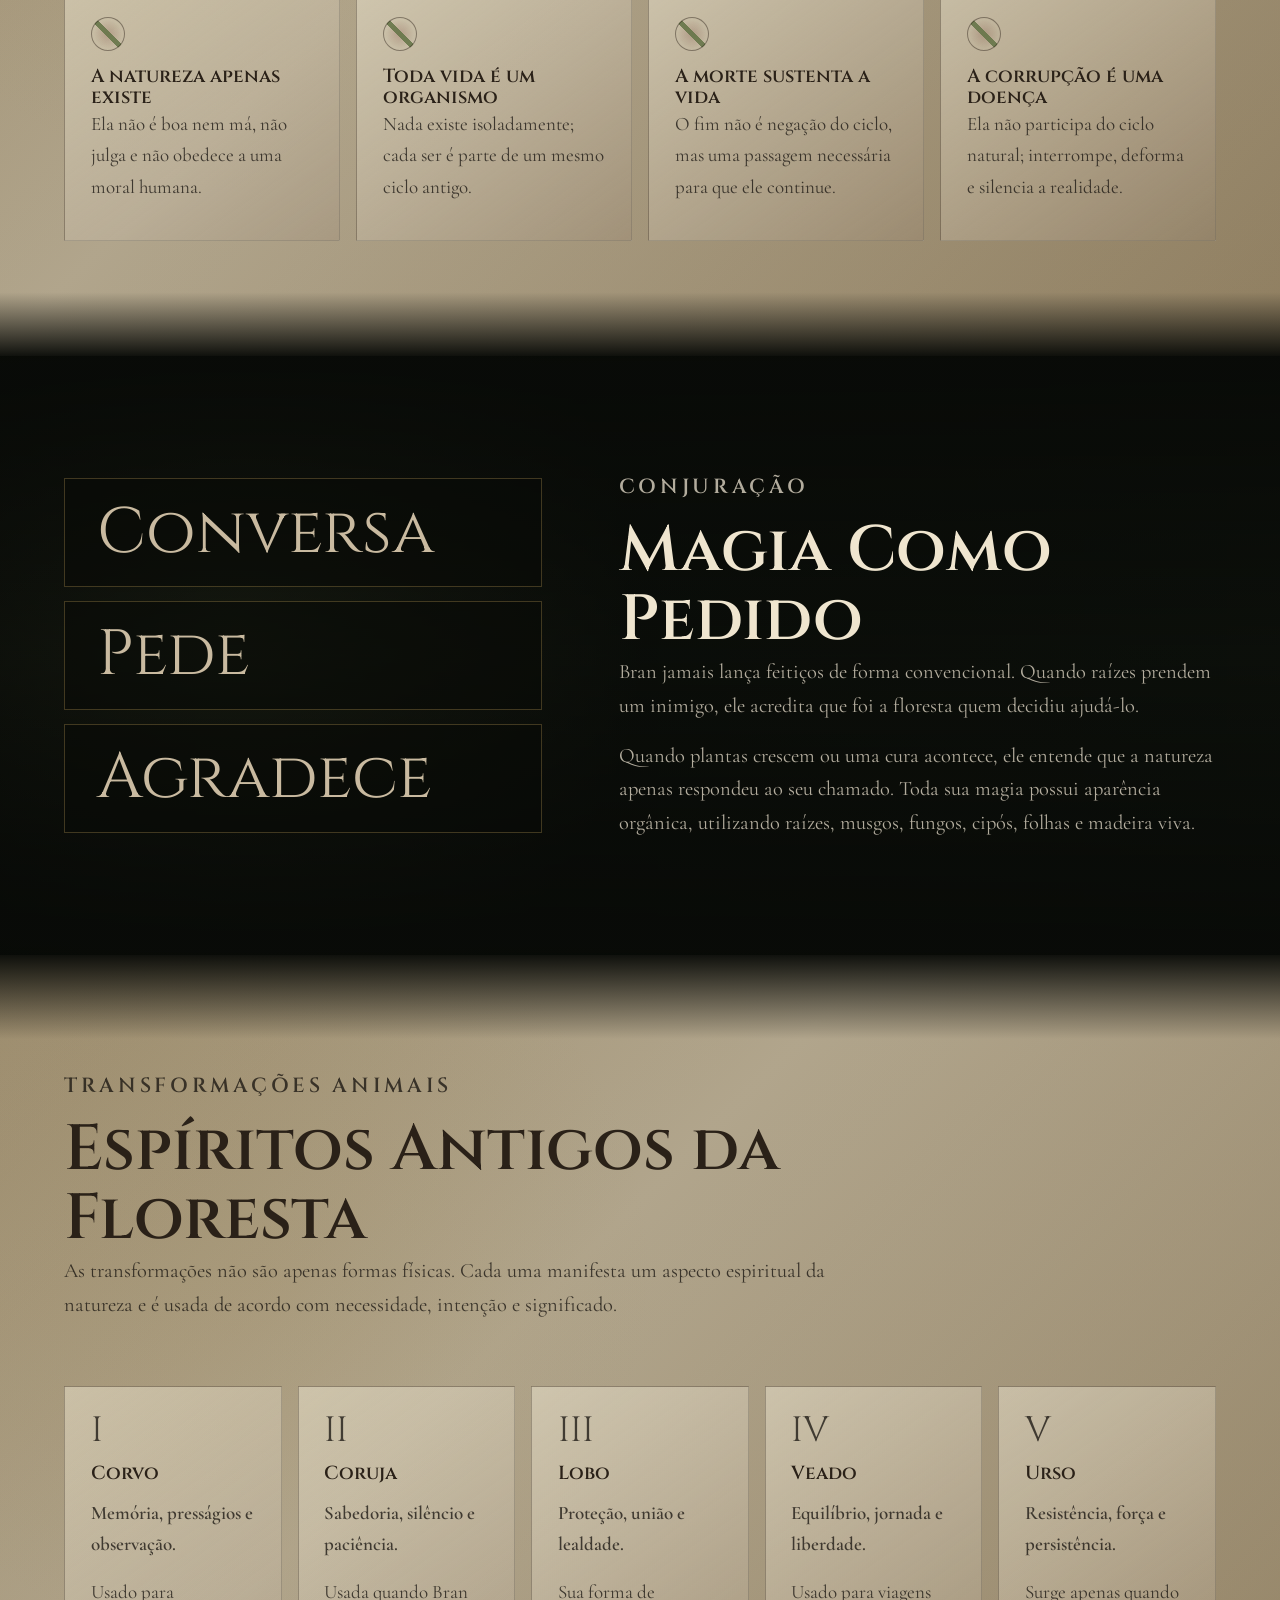
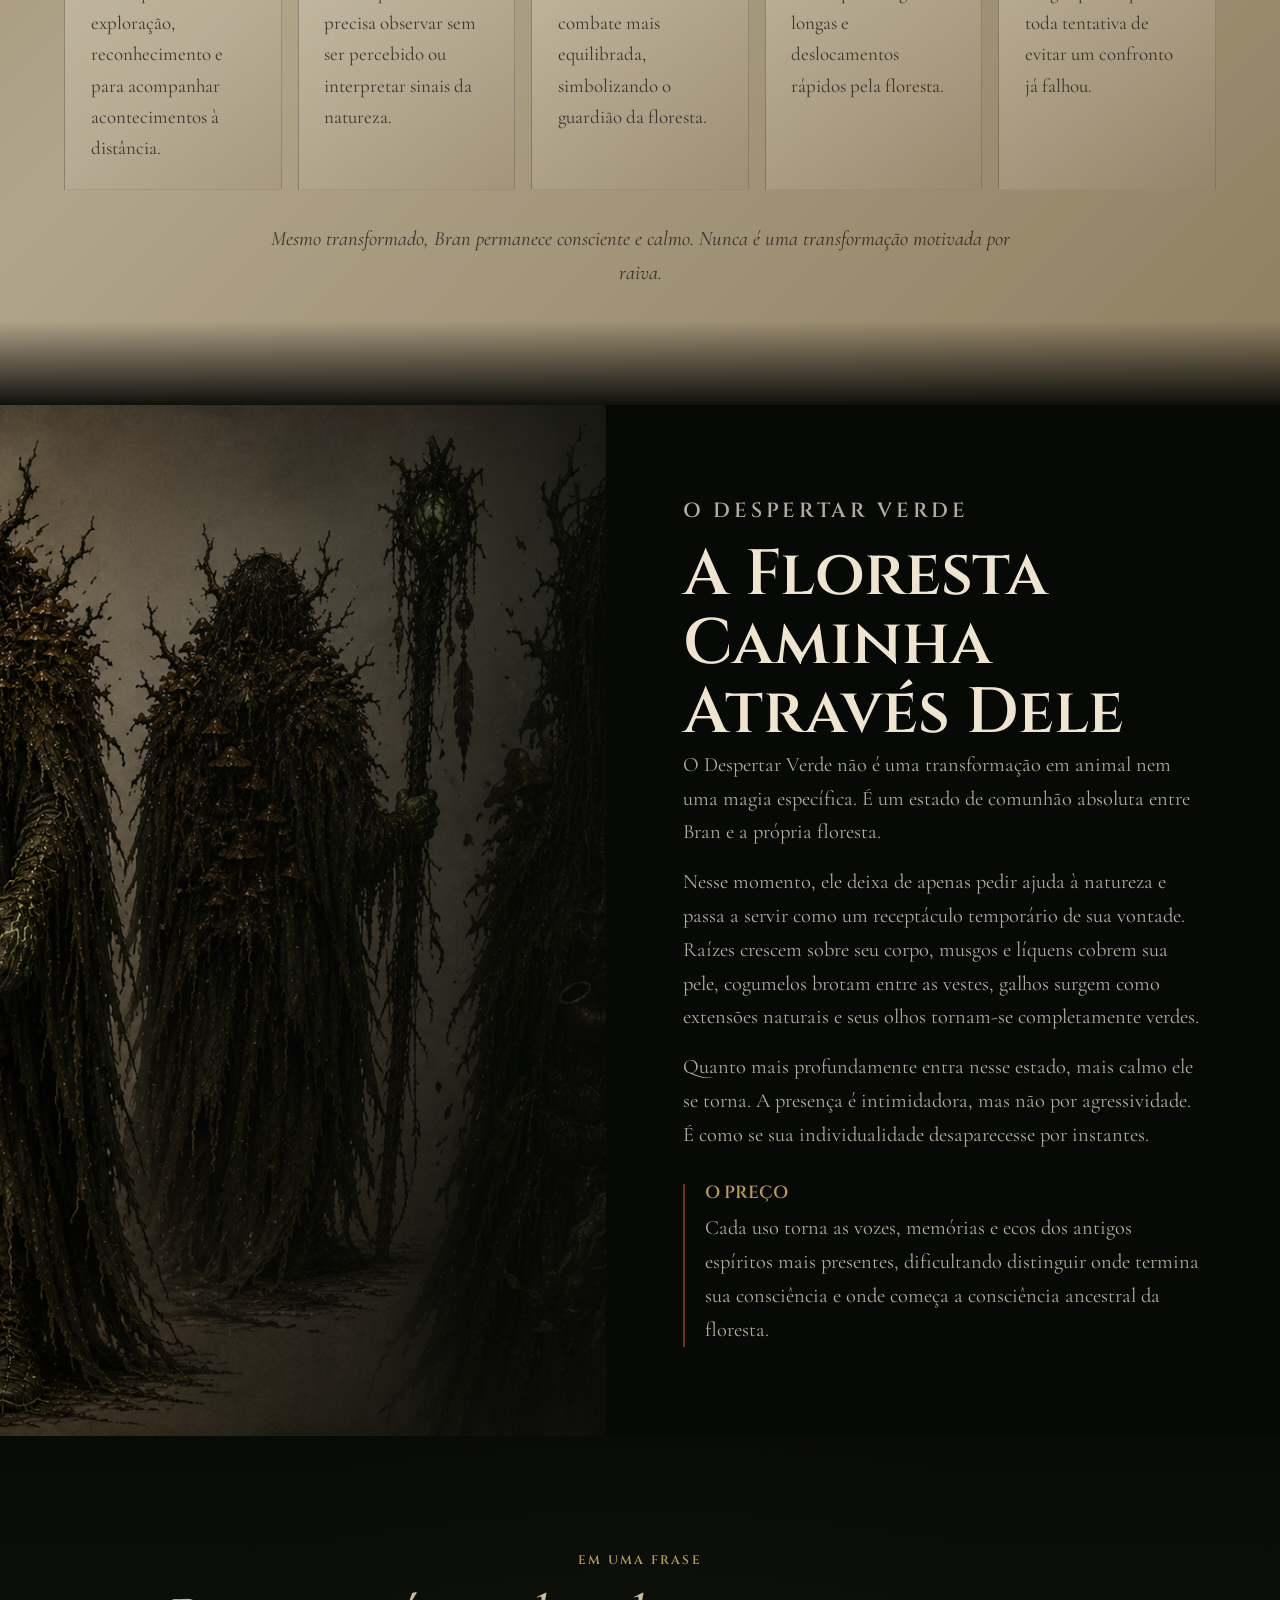
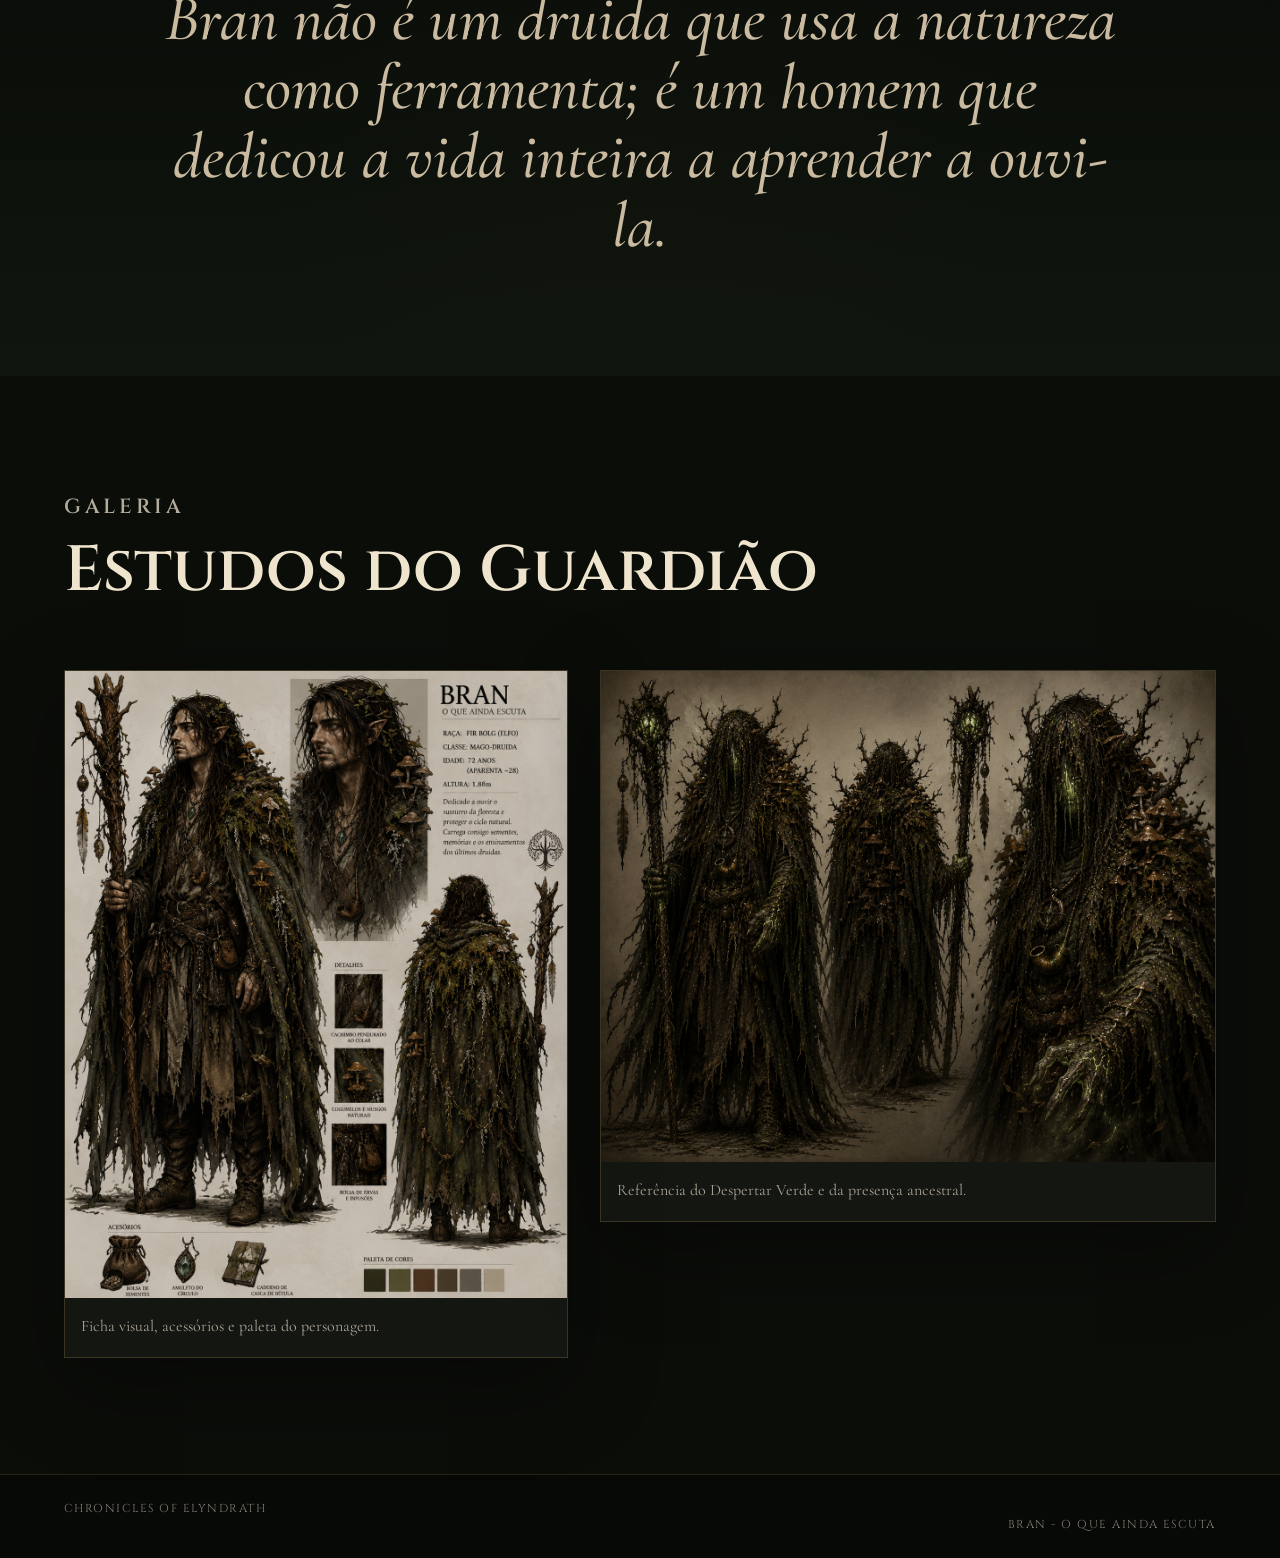
==== commit 58811e44: "added bran atributes" ====
--- a/bran/index.html
+++ b/bran/index.html
@@ -32,6 +32,7 @@
       <nav class="codex-nav" aria-label="Seções do códice">
         <a href="../">Universo</a>
         <a href="#origem">Origem</a>
+        <a href="#atributos">Atributos</a>
         <a href="#filosofia">Filosofia</a>
         <a href="#magia">Magia</a>
         <a href="#formas">Formas</a>
@@ -95,6 +96,50 @@
         </div>
       </section>
 
+      <section class="chapter parchment" id="atributos" aria-labelledby="atributos-title">
+        <div class="chapter-inner">
+          <div class="section-heading reveal">
+            <p class="kicker">Atributos</p>
+            <h2 id="atributos-title">A Mente Que Escuta Antes de Agir</h2>
+            <p>
+              A força de Bran não está na imposição física, mas na percepção do ciclo natural, na inteligência arcana e na sabedoria profunda de quem aprendeu a tratar a floresta como uma consciência viva.
+            </p>
+          </div>
+          <div class="forms-grid">
+            <article class="form-card reveal">
+              <p class="form-index">0</p>
+              <h3>Força</h3>
+              <p>Capacidade física comum, sem foco em combate corpo a corpo direto.</p>
+            </article>
+            <article class="form-card reveal">
+              <p class="form-index">9</p>
+              <h3>Destreza</h3>
+              <p>Movimento leve, precisão e adaptação ao terreno natural.</p>
+            </article>
+            <article class="form-card reveal">
+              <p class="form-index">10</p>
+              <h3>Constituição</h3>
+              <p>Resistência suficiente para longas jornadas e exposição à natureza corrompida.</p>
+            </article>
+            <article class="form-card reveal">
+              <p class="form-index">20</p>
+              <h3>Inteligência</h3>
+              <p>Análise, investigação e compreensão das anomalias que ferem Elyndrath.</p>
+            </article>
+            <article class="form-card reveal">
+              <p class="form-index">30</p>
+              <h3>Sabedoria</h3>
+              <p>Conhecimento do mundo, magia druídica e leitura dos antigos sinais da floresta.</p>
+            </article>
+            <article class="form-card reveal">
+              <p class="form-index">-5</p>
+              <h3>Carisma</h3>
+              <p>Presença reservada, introspectiva e distante das convenções sociais.</p>
+            </article>
+          </div>
+        </div>
+      </section>
+
       <section class="chapter parchment" id="filosofia" aria-labelledby="filosofia-title">
         <div class="chapter-inner">
           <div class="section-heading reveal">
--- a/styles.css
+++ b/styles.css
@@ -492,6 +492,10 @@
   grid-template-columns: repeat(5, minmax(0, 1fr));
 }
 
+.forms-grid:has(.form-card:nth-child(6)) {
+  grid-template-columns: repeat(3, minmax(0, 1fr));
+}
+
 .realm-grid,
 .party-grid {
   display: grid;
